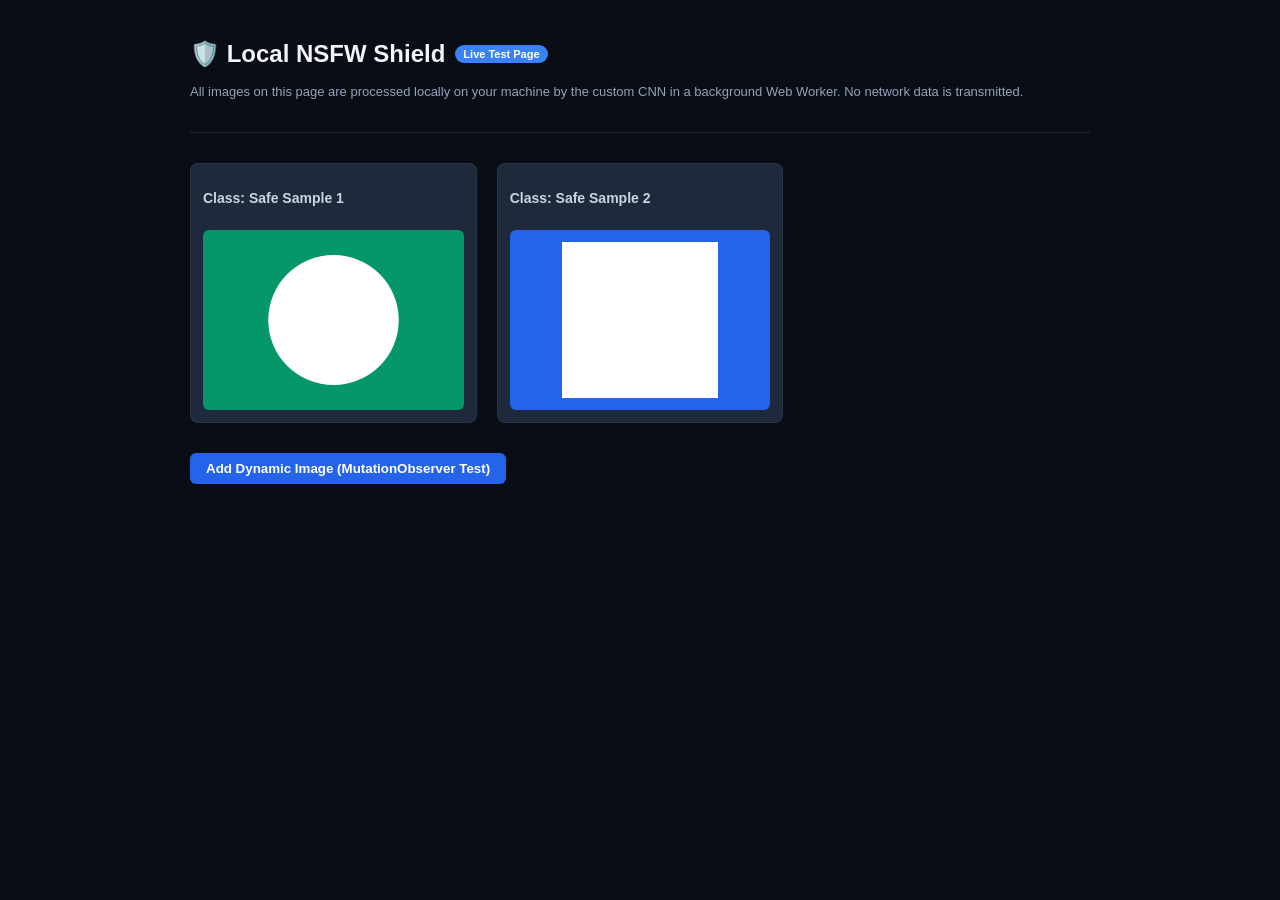
==== extension/test_demo.html @ 53296dce "feat: complete end-to-end custom CNN training, ONNX export, and Chrome extension" ====
<!DOCTYPE html>
<html lang="en">
<head>
  <meta charset="UTF-8">
  <title>Local NSFW Shield — Hackathon Interactive Demo</title>
  <link rel="stylesheet" href="overlay.css">
  <style>
    body {
      font-family: -apple-system, BlinkMacSystemFont, "Segoe UI", Roboto, sans-serif;
      background: #090d16;
      color: #f1f5f9;
      max-width: 900px;
      margin: 40px auto;
      padding: 0 20px;
    }
    header {
      border-bottom: 1px solid rgba(255, 255, 255, 0.1);
      padding-bottom: 20px;
      margin-bottom: 30px;
    }
    h1 {
      font-size: 24px;
      display: flex;
      align-items: center;
      gap: 10px;
    }
    .badge {
      background: #3b82f6;
      color: white;
      font-size: 11px;
      padding: 3px 8px;
      border-radius: 12px;
    }
    .grid {
      display: grid;
      grid-template-columns: repeat(auto-fill, minmax(240px, 1fr));
      gap: 20px;
    }
    .card {
      background: #1e293b;
      border: 1px solid rgba(255, 255, 255, 0.05);
      border-radius: 8px;
      padding: 12px;
      display: flex;
      flex-direction: column;
      gap: 10px;
    }
    .card h3 {
      font-size: 14px;
      color: #cbd5e1;
    }
    img {
      width: 100%;
      height: 180px;
      object-fit: cover;
      border-radius: 6px;
    }
    .actions {
      margin-top: 30px;
      display: flex;
      gap: 12px;
    }
    button {
      background: #2563eb;
      color: white;
      border: none;
      padding: 8px 16px;
      border-radius: 6px;
      cursor: pointer;
      font-weight: 600;
    }
    button:hover {
      background: #1d4ed8;
    }
  </style>
</head>
<body>
  <header>
    <h1>🛡️ Local NSFW Shield <span class="badge">Live Test Page</span></h1>
    <p style="color: #94a3b8; font-size: 13px;">
      All images on this page are processed locally on your machine by the custom CNN in a background Web Worker. No network data is transmitted.
    </p>
  </header>

  <div class="grid" id="image-grid">
    <div class="card">
      <h3>Class: Safe Sample 1</h3>
      <img src="data:image/svg+xml;utf8,<svg xmlns='http://www.w3.org/2000/svg' width='200' height='200' style='background:%23059669;'><circle cx='100' cy='100' r='50' fill='white'/></svg>" alt="Safe circle">
    </div>
    <div class="card">
      <h3>Class: Safe Sample 2</h3>
      <img src="data:image/svg+xml;utf8,<svg xmlns='http://www.w3.org/2000/svg' width='200' height='200' style='background:%232563eb;'><rect x='40' y='40' width='120' height='120' fill='white'/></svg>" alt="Safe square">
    </div>
  </div>

  <div class="actions">
    <button id="add-dynamic-img">Add Dynamic Image (MutationObserver Test)</button>
  </div>

  <script>
    document.getElementById("add-dynamic-img").addEventListener("click", () => {
      const card = document.createElement("div");
      card.className = "card";
      card.innerHTML = `
        <h3>Dynamically Injected Image</h3>
        <img src="data:image/svg+xml;utf8,<svg xmlns='http://www.w3.org/2000/svg' width='200' height='200' style='background:%239333ea;'><circle cx='100' cy='100' r='60' fill='yellow'/></svg>" alt="Dynamic">
      `;
      document.getElementById("image-grid").appendChild(card);
    });
  </script>
</body>
</html>
---- extension/overlay.css ----
/**
 * Local NSFW Shield - DOM Overlay & Blur Styles
 */

.nsfw-shield-blurred {
  filter: blur(26px) brightness(0.8) !important;
  transition: filter 0.25s cubic-bezier(0.4, 0, 0.2, 1) !important;
  user-select: none !important;
  pointer-events: none !important;
}

.nsfw-shield-container {
  position: relative !important;
  overflow: hidden !important;
  display: inline-block !important;
  border-radius: 4px !important;
}

.nsfw-shield-badge {
  position: absolute !important;
  top: 50% !important;
  left: 50% !important;
  transform: translate(-50%, -50%) !important;
  background: rgba(18, 18, 22, 0.88) !important;
  backdrop-filter: blur(8px) !important;
  -webkit-backdrop-filter: blur(8px) !important;
  border: 1px solid rgba(255, 255, 255, 0.15) !important;
  color: #f1f5f9 !important;
  font-family: -apple-system, BlinkMacSystemFont, "Segoe UI", Roboto, sans-serif !important;
  font-size: 12px !important;
  font-weight: 600 !important;
  padding: 6px 12px !important;
  border-radius: 20px !important;
  display: flex !important;
  align-items: center !important;
  gap: 8px !important;
  box-shadow: 0 4px 14px rgba(0, 0, 0, 0.35) !important;
  z-index: 2147483640 !important;
  pointer-events: auto !important;
  white-space: nowrap !important;
}

.nsfw-shield-reveal-btn {
  background: #3b82f6 !important;
  color: #ffffff !important;
  border: none !important;
  padding: 3px 8px !important;
  border-radius: 12px !important;
  font-size: 11px !important;
  font-weight: 600 !important;
  cursor: pointer !important;
  transition: background 0.15s ease !important;
}

.nsfw-shield-reveal-btn:hover {
  background: #2563eb !important;
}
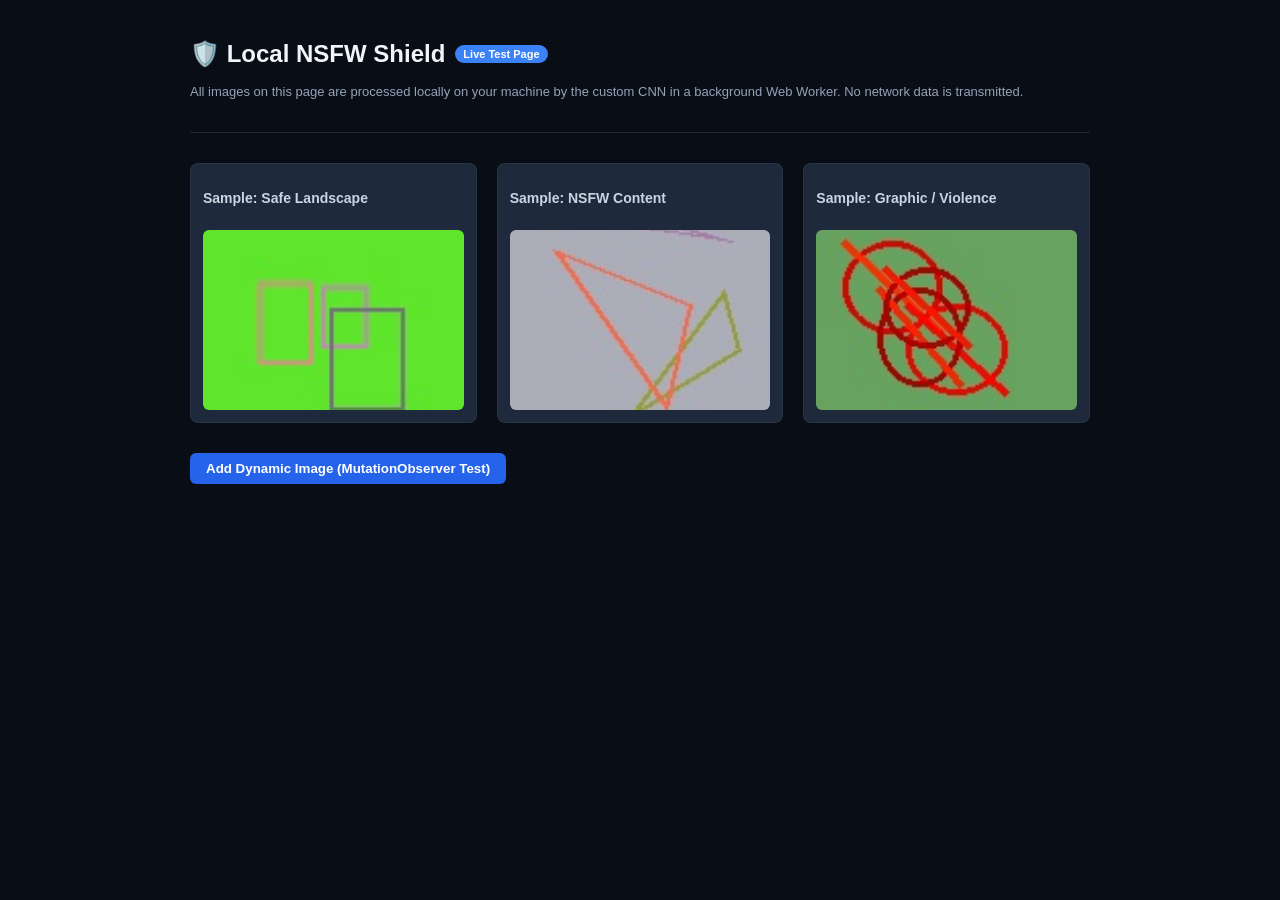
==== commit bb12e5b6: "fix(extension): embed ONNX weights and enhance test_demo with real samples" ====
--- a/extension/test_demo.html
+++ b/extension/test_demo.html
@@ -84,12 +84,16 @@
 
   <div class="grid" id="image-grid">
     <div class="card">
-      <h3>Class: Safe Sample 1</h3>
-      <img src="data:image/svg+xml;utf8,<svg xmlns='http://www.w3.org/2000/svg' width='200' height='200' style='background:%23059669;'><circle cx='100' cy='100' r='50' fill='white'/></svg>" alt="Safe circle">
+      <h3>Sample: Safe Landscape</h3>
+      <img src="demo_images/sample_safe.jpg" alt="Safe Sample">
     </div>
     <div class="card">
-      <h3>Class: Safe Sample 2</h3>
-      <img src="data:image/svg+xml;utf8,<svg xmlns='http://www.w3.org/2000/svg' width='200' height='200' style='background:%232563eb;'><rect x='40' y='40' width='120' height='120' fill='white'/></svg>" alt="Safe square">
+      <h3>Sample: NSFW Content</h3>
+      <img src="demo_images/sample_nsfw.jpg" alt="NSFW Sample">
+    </div>
+    <div class="card">
+      <h3>Sample: Graphic / Violence</h3>
+      <img src="demo_images/sample_graphic.jpg" alt="Graphic Sample">
     </div>
   </div>
 
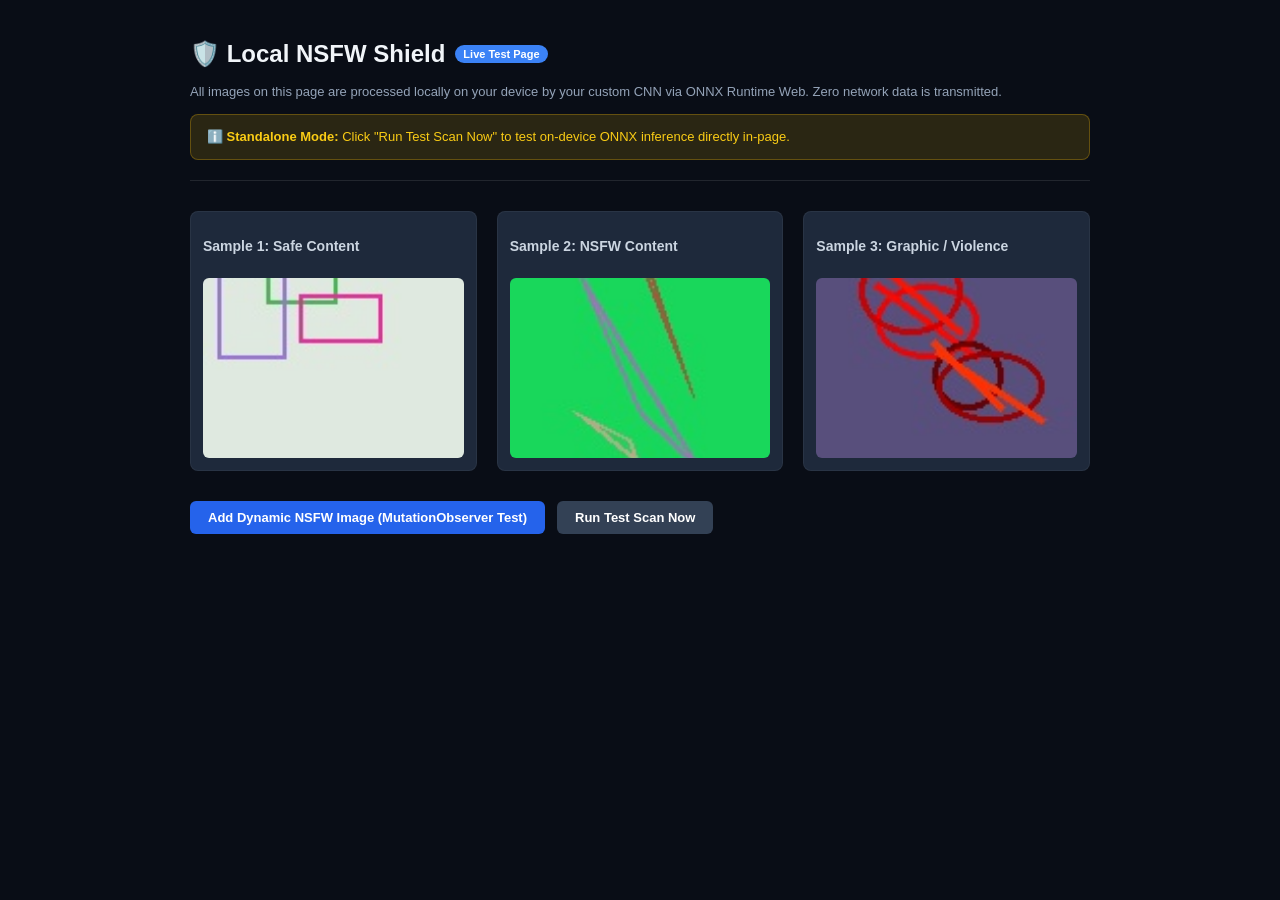
==== commit 04a55703: "fix(extension): direct WASM ONNX inference, self-contained demo test, and export fixes" ====
--- a/extension/test_demo.html
+++ b/extension/test_demo.html
@@ -31,6 +31,23 @@
       padding: 3px 8px;
       border-radius: 12px;
     }
+    #status-banner {
+      margin-top: 15px;
+      padding: 12px 16px;
+      border-radius: 8px;
+      font-size: 13px;
+      line-height: 1.5;
+    }
+    .status-ok {
+      background: rgba(34, 197, 94, 0.15);
+      border: 1px solid rgba(34, 197, 94, 0.3);
+      color: #4ade80;
+    }
+    .status-warn {
+      background: rgba(234, 179, 8, 0.15);
+      border: 1px solid rgba(234, 179, 8, 0.3);
+      color: #facc15;
+    }
     .grid {
       display: grid;
       grid-template-columns: repeat(auto-fill, minmax(240px, 1fr));
@@ -58,19 +75,28 @@
     .actions {
       margin-top: 30px;
       display: flex;
+      flex-wrap: wrap;
       gap: 12px;
     }
     button {
       background: #2563eb;
       color: white;
       border: none;
-      padding: 8px 16px;
+      padding: 9px 18px;
       border-radius: 6px;
       cursor: pointer;
       font-weight: 600;
+      font-size: 13px;
+      transition: background 0.2s;
     }
     button:hover {
       background: #1d4ed8;
+    }
+    button.secondary {
+      background: #334155;
+    }
+    button.secondary:hover {
+      background: #475569;
     }
   </style>
 </head>
@@ -78,39 +104,165 @@
   <header>
     <h1>🛡️ Local NSFW Shield <span class="badge">Live Test Page</span></h1>
     <p style="color: #94a3b8; font-size: 13px;">
-      All images on this page are processed locally on your machine by the custom CNN in a background Web Worker. No network data is transmitted.
+      All images on this page are processed locally on your device by your custom CNN via ONNX Runtime Web. Zero network data is transmitted.
     </p>
+    <div id="status-banner" class="status-warn">
+      Checking extension status...
+    </div>
   </header>
 
   <div class="grid" id="image-grid">
     <div class="card">
-      <h3>Sample: Safe Landscape</h3>
-      <img src="demo_images/sample_safe.jpg" alt="Safe Sample">
+      <h3>Sample 1: Safe Content</h3>
+      <img id="img-safe" src="[data-uri]" alt="Safe Sample">
     </div>
     <div class="card">
-      <h3>Sample: NSFW Content</h3>
-      <img src="demo_images/sample_nsfw.jpg" alt="NSFW Sample">
+      <h3>Sample 2: NSFW Content</h3>
+      <img id="img-nsfw" src="[data-uri]" alt="NSFW Sample">
     </div>
     <div class="card">
-      <h3>Sample: Graphic / Violence</h3>
-      <img src="demo_images/sample_graphic.jpg" alt="Graphic Sample">
+      <h3>Sample 3: Graphic / Violence</h3>
+      <img id="img-graphic" src="[data-uri]" alt="Graphic Sample">
     </div>
   </div>
 
   <div class="actions">
-    <button id="add-dynamic-img">Add Dynamic Image (MutationObserver Test)</button>
+    <button id="add-dynamic-img">Add Dynamic NSFW Image (MutationObserver Test)</button>
+    <button id="run-local-scan" class="secondary">Run Test Scan Now</button>
   </div>
 
+  <script src="ort.min.js"></script>
   <script>
+    const NSFW_B64 = "[data-uri]";
+
+    // 1. Check if Chrome extension content script is injected
+    setTimeout(() => {
+      const banner = document.getElementById("status-banner");
+      const isExtensionActive = document.documentElement.dataset.nsfwShieldActive === "true";
+
+      if (isExtensionActive) {
+        banner.className = "status-ok";
+        banner.innerHTML = "<strong>🟢 Extension Active:</strong> Real-time on-device protection is running directly via your Chrome Extension!";
+      } else if (window.location.protocol === "file:") {
+        banner.className = "status-warn";
+        banner.innerHTML = "<strong>⚠️ Extension not running on file://:</strong> Chrome disables extensions on local files by default.<br>To enable: Go to <code>chrome://extensions</code> ➔ Click <strong>Details</strong> on Local NSFW Shield ➔ Turn <strong>ON</strong> \"Allow access to file URLs\".<br><em>Or you can click \"Run Test Scan Now\" below to test the ONNX model in this tab directly!</em>";
+      } else {
+        banner.className = "status-warn";
+        banner.innerHTML = "<strong>ℹ️ Standalone Mode:</strong> Click \"Run Test Scan Now\" to test on-device ONNX inference directly in-page.";
+      }
+    }, 400);
+
+    // 2. Dynamic image insertion
     document.getElementById("add-dynamic-img").addEventListener("click", () => {
       const card = document.createElement("div");
       card.className = "card";
       card.innerHTML = `
-        <h3>Dynamically Injected Image</h3>
-        <img src="data:image/svg+xml;utf8,<svg xmlns='http://www.w3.org/2000/svg' width='200' height='200' style='background:%239333ea;'><circle cx='100' cy='100' r='60' fill='yellow'/></svg>" alt="Dynamic">
+        <h3>Dynamically Injected Image (NSFW)</h3>
+        <img src="${NSFW_B64}" alt="Dynamic NSFW Sample">
       `;
       document.getElementById("image-grid").appendChild(card);
     });
+
+    // 3. Standalone in-page ONNX scanner (allows immediate testing even without extension permissions)
+    let localSession = null;
+    async function runInPageScan() {
+      const btn = document.getElementById("run-local-scan");
+      btn.textContent = "Loading ONNX model...";
+      btn.disabled = true;
+
+      try {
+        if (!localSession && typeof ort !== "undefined") {
+          if (ort.env && ort.env.wasm) {
+            ort.env.wasm.wasmPaths = "./";
+            ort.env.wasm.numThreads = 1;
+          }
+          const resp = await fetch("models/nsfw_model.onnx");
+          const buffer = await resp.arrayBuffer();
+          localSession = await ort.InferenceSession.create(new Uint8Array(buffer), {
+            executionProviders: ["wasm"]
+          });
+        }
+
+        btn.textContent = "Classifying images...";
+        const imgs = document.querySelectorAll("#image-grid img");
+
+        for (const img of imgs) {
+          if (img.dataset.nsfwProcessed === "true") continue;
+
+          // Preprocess (1, 3, 128, 128)
+          const canvas = document.createElement("canvas");
+          canvas.width = 128;
+          canvas.height = 128;
+          const ctx = canvas.getContext("2d");
+          ctx.drawImage(img, 0, 0, 128, 128);
+          const data = ctx.getImageData(0, 0, 128, 128).data;
+          const planar = new Float32Array(3 * 128 * 128);
+          const mean = [0.485, 0.456, 0.406];
+          const std = [0.229, 0.224, 0.225];
+
+          for (let i = 0; i < 128 * 128; i++) {
+            planar[i] = ((data[i * 4] / 255.0) - mean[0]) / std[0];
+            planar[128 * 128 + i] = ((data[i * 4 + 1] / 255.0) - mean[1]) / std[1];
+            planar[2 * 128 * 128 + i] = ((data[i * 4 + 2] / 255.0) - mean[2]) / std[2];
+          }
+
+          const tensor = new ort.Tensor("float32", planar, [1, 3, 128, 128]);
+          const results = await localSession.run({ [localSession.inputNames[0]]: tensor });
+          const logits = Array.from(results[localSession.outputNames[0]].data);
+          const maxLogit = Math.max(...logits);
+          const exps = logits.map(x => Math.exp(x - maxLogit));
+          const sumExps = exps.reduce((a, b) => a + b, 0);
+          const probs = exps.map(x => x / sumExps);
+
+          const pSafe = probs[0];
+          const pNsfw = probs[1];
+          const pGraphic = probs[2];
+          const pUnsafe = 1.0 - pSafe;
+
+          let topClass = "safe";
+          let conf = pSafe;
+          if (pNsfw > conf) { topClass = "nsfw"; conf = pNsfw; }
+          if (pGraphic > conf) { topClass = "graphic"; conf = pGraphic; }
+
+          if (pUnsafe >= 0.5) {
+            img.dataset.nsfwProcessed = "true";
+            img.classList.add("nsfw-shield-blurred");
+
+            const parent = img.parentElement;
+            const wrapper = document.createElement("div");
+            wrapper.className = "nsfw-shield-container";
+            wrapper.style.position = "relative";
+            wrapper.style.display = "block";
+            parent.insertBefore(wrapper, img);
+            wrapper.appendChild(img);
+
+            const badge = document.createElement("div");
+            badge.className = "nsfw-shield-badge";
+            const pct = Math.round(conf * 100);
+            badge.innerHTML = `<span>⚠️ ${topClass.toUpperCase()} (${pct}%)</span><button class="nsfw-shield-reveal-btn">Reveal</button>`;
+            badge.querySelector(".nsfw-shield-reveal-btn").addEventListener("click", (e) => {
+              e.stopPropagation();
+              img.classList.toggle("nsfw-shield-blurred");
+              const b = badge.querySelector(".nsfw-shield-reveal-btn");
+              b.textContent = img.classList.contains("nsfw-shield-blurred") ? "Reveal" : "Hide";
+            });
+            wrapper.appendChild(badge);
+          }
+        }
+
+        btn.textContent = "Scan Complete";
+      } catch (err) {
+        console.error("Local scan error:", err);
+        btn.textContent = "Scan Failed (Check Console)";
+      } finally {
+        setTimeout(() => {
+          btn.textContent = "Run Test Scan Now";
+          btn.disabled = false;
+        }, 1500);
+      }
+    }
+
+    document.getElementById("run-local-scan").addEventListener("click", runInPageScan);
   </script>
 </body>
 </html>
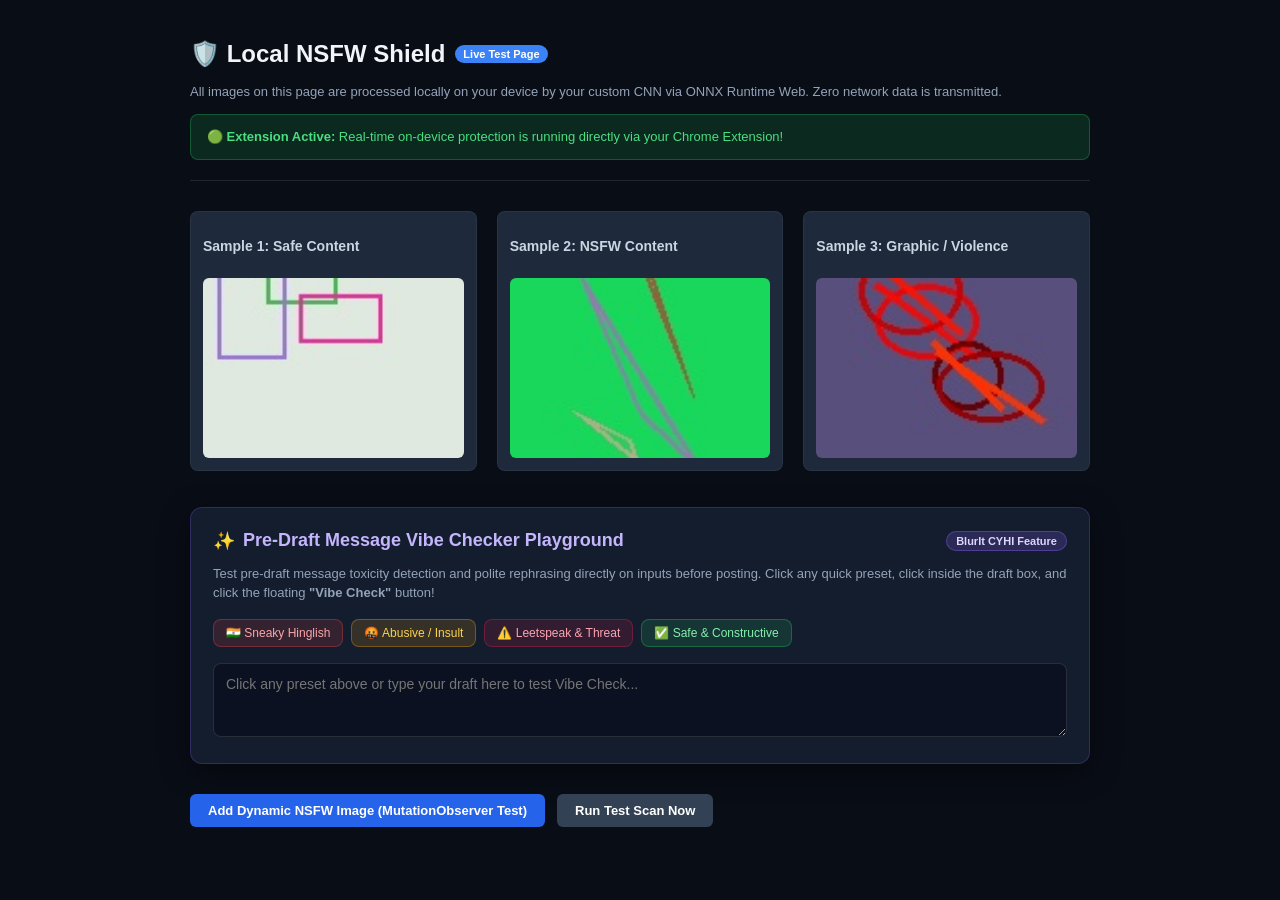
==== commit b239dadc: "feat(extension): add pre-draft message vibe checker and polite detoxifier" ====
--- a/extension/test_demo.html
+++ b/extension/test_demo.html
@@ -126,6 +126,40 @@
     </div>
   </div>
 
+  <!-- Pre-Draft Message Vibe Check Playground -->
+  <div style="margin-top: 36px; background: #131d2e; border: 1px solid rgba(139, 92, 246, 0.25); border-radius: 12px; padding: 22px; box-shadow: 0 8px 30px rgba(0,0,0,0.45);">
+    <div style="display: flex; align-items: center; justify-content: space-between; margin-bottom: 12px;">
+      <h2 style="font-size: 18px; margin: 0; display: flex; align-items: center; gap: 8px; color: #c4b5fd;">
+        <span>✨</span> Pre-Draft Message Vibe Checker Playground
+      </h2>
+      <span style="font-size: 11px; background: rgba(139, 92, 246, 0.2); border: 1px solid rgba(139, 92, 246, 0.4); color: #ddd6fe; padding: 3px 9px; border-radius: 9999px; font-weight: 600;">BlurIt CYHI Feature</span>
+    </div>
+    <p style="font-size: 13px; color: #94a3b8; margin: 0 0 16px 0; line-height: 1.5;">
+      Test pre-draft message toxicity detection and polite rephrasing directly on inputs before posting. Click any quick preset, click inside the draft box, and click the floating <strong>"Vibe Check"</strong> button!
+    </p>
+
+    <!-- Quick Presets -->
+    <div style="display: flex; flex-wrap: wrap; gap: 8px; margin-bottom: 16px;">
+      <button type="button" class="preset-load-btn" data-text="what are you doing bc ?" style="background: rgba(239, 68, 68, 0.15); border: 1px solid rgba(239, 68, 68, 0.35); color: #fca5a5; padding: 6px 12px; border-radius: 8px; font-size: 12px; font-weight: 500; cursor: pointer;">
+        🇮🇳 Sneaky Hinglish
+      </button>
+      <button type="button" class="preset-load-btn" data-text="These idiots have no idea what they are doing." style="background: rgba(245, 158, 11, 0.15); border: 1px solid rgba(245, 158, 11, 0.35); color: #fcd34d; padding: 6px 12px; border-radius: 8px; font-size: 12px; font-weight: 500; cursor: pointer;">
+        🤬 Abusive / Insult
+      </button>
+      <button type="button" class="preset-load-btn" data-text="f*ck off, I will find you and hunt you down." style="background: rgba(225, 29, 72, 0.15); border: 1px solid rgba(225, 29, 72, 0.35); color: #fda4af; padding: 6px 12px; border-radius: 8px; font-size: 12px; font-weight: 500; cursor: pointer;">
+        ⚠️ Leetspeak & Threat
+      </button>
+      <button type="button" class="preset-load-btn" data-text="Hackathons are so much fun and everyone did great work!" style="background: rgba(34, 197, 94, 0.15); border: 1px solid rgba(34, 197, 94, 0.35); color: #86efac; padding: 6px 12px; border-radius: 8px; font-size: 12px; font-weight: 500; cursor: pointer;">
+        ✅ Safe & Constructive
+      </button>
+    </div>
+
+    <!-- Interactive Compose Field -->
+    <div style="position: relative;">
+      <textarea id="demo-draft-box" rows="3" placeholder="Click any preset above or type your draft here to test Vibe Check..." style="width: 100%; box-sizing: border-box; background: #0b1120; border: 1px solid rgba(255, 255, 255, 0.12); border-radius: 8px; padding: 12px; color: #f8fafc; font-family: inherit; font-size: 14px; resize: vertical; outline: none; transition: border-color 0.2s;" onfocus="this.style.borderColor='#8b5cf6'" onblur="this.style.borderColor='rgba(255, 255, 255, 0.12)'"></textarea>
+    </div>
+  </div>
+
   <div class="actions">
     <button id="add-dynamic-img">Add Dynamic NSFW Image (MutationObserver Test)</button>
     <button id="run-local-scan" class="secondary">Run Test Scan Now</button>
@@ -263,6 +297,17 @@
     }
 
     document.getElementById("run-local-scan").addEventListener("click", runInPageScan);
+
+    // Preset click handler for Vibe Check playground
+    document.querySelectorAll(".preset-load-btn").forEach(btn => {
+      btn.addEventListener("click", () => {
+        const box = document.getElementById("demo-draft-box");
+        box.value = btn.dataset.text;
+        box.focus();
+        box.dispatchEvent(new Event("input", { bubbles: true }));
+      });
+    });
   </script>
+  <script src="content.js"></script>
 </body>
 </html>
--- a/extension/overlay.css
+++ b/extension/overlay.css
@@ -1,57 +1,258 @@
 /**
- * Local NSFW Shield - DOM Overlay & Blur Styles
+ * BlurIt - Modern In-Page Overlay & Clean Unblur Styles
  */
 
 .nsfw-shield-blurred {
-  filter: blur(26px) brightness(0.8) !important;
-  transition: filter 0.25s cubic-bezier(0.4, 0, 0.2, 1) !important;
+  filter: blur(28px) brightness(0.85) saturate(0.8) !important;
+  transition: filter 0.3s cubic-bezier(0.4, 0, 0.2, 1) !important;
   user-select: none !important;
-  pointer-events: none !important;
 }
 
 .nsfw-shield-container {
   position: relative !important;
   overflow: hidden !important;
   display: inline-block !important;
-  border-radius: 4px !important;
-}
-
-.nsfw-shield-badge {
+  border-radius: 6px !important;
+}
+
+/* Sleek Frosted Glass Toggle Pill */
+.blur-it-toggle-btn {
   position: absolute !important;
   top: 50% !important;
   left: 50% !important;
   transform: translate(-50%, -50%) !important;
-  background: rgba(18, 18, 22, 0.88) !important;
-  backdrop-filter: blur(8px) !important;
-  -webkit-backdrop-filter: blur(8px) !important;
-  border: 1px solid rgba(255, 255, 255, 0.15) !important;
-  color: #f1f5f9 !important;
-  font-family: -apple-system, BlinkMacSystemFont, "Segoe UI", Roboto, sans-serif !important;
-  font-size: 12px !important;
-  font-weight: 600 !important;
-  padding: 6px 12px !important;
+  background: rgba(15, 23, 42, 0.78) !important;
+  backdrop-filter: blur(16px) saturate(180%) !important;
+  -webkit-backdrop-filter: blur(16px) saturate(180%) !important;
+  border: 1px solid rgba(255, 255, 255, 0.2) !important;
+  color: #f8fafc !important;
+  font-family: -apple-system, BlinkMacSystemFont, "Inter", "Segoe UI", Roboto, sans-serif !important;
+  font-size: 11px !important;
+  font-weight: 500 !important;
+  letter-spacing: 0.02em !important;
+  padding: 6px 14px !important;
   border-radius: 20px !important;
-  display: flex !important;
-  align-items: center !important;
-  gap: 8px !important;
-  box-shadow: 0 4px 14px rgba(0, 0, 0, 0.35) !important;
+  display: inline-flex !important;
+  align-items: center !important;
+  gap: 6px !important;
+  box-shadow: 0 4px 16px rgba(0, 0, 0, 0.35), 0 0 0 1px rgba(255, 255, 255, 0.05) inset !important;
+  cursor: pointer !important;
   z-index: 2147483640 !important;
   pointer-events: auto !important;
   white-space: nowrap !important;
-}
-
-.nsfw-shield-reveal-btn {
-  background: #3b82f6 !important;
+  transition: all 0.2s cubic-bezier(0.4, 0, 0.2, 1) !important;
+}
+
+.blur-it-toggle-btn:hover {
+  background: rgba(15, 23, 42, 0.92) !important;
+  border-color: rgba(255, 255, 255, 0.35) !important;
+  transform: translate(-50%, -50%) scale(1.05) !important;
+  box-shadow: 0 6px 20px rgba(0, 0, 0, 0.45) !important;
+}
+
+.blur-it-toggle-btn:active {
+  transform: translate(-50%, -50%) scale(0.96) !important;
+}
+
+.blur-it-icon {
+  opacity: 0.9 !important;
+  stroke: currentColor !important;
+}
+
+/* When image is unblurred (revealed), tuck the toggle cleanly into the top corner */
+.blur-it-toggle-btn.blur-it-revealed {
+  top: 10px !important;
+  left: auto !important;
+  right: 10px !important;
+  transform: none !important;
+  padding: 4px 10px !important;
+  font-size: 10px !important;
+  background: rgba(15, 23, 42, 0.5) !important;
+  opacity: 0.45 !important;
+}
+
+.blur-it-toggle-btn.blur-it-revealed:hover {
+  opacity: 1 !important;
+  background: rgba(15, 23, 42, 0.85) !important;
+  transform: scale(1.03) !important;
+}
+
+/* ========================================================
+   Pre-Draft Message Vibe Checker Styles (BlurIt / CYHI)
+   ======================================================== */
+
+#blur-it-vibe-btn {
+  position: fixed !important;
+  bottom: 24px !important;
+  right: 24px !important;
+  display: inline-flex !important;
+  align-items: center !important;
+  gap: 8px !important;
+  background: linear-gradient(135deg, rgba(99, 102, 241, 0.95), rgba(139, 92, 246, 0.95)) !important;
+  backdrop-filter: blur(12px) !important;
+  -webkit-backdrop-filter: blur(12px) !important;
+  color: #ffffff !important;
+  border: 1px solid rgba(255, 255, 255, 0.25) !important;
+  border-radius: 9999px !important;
+  padding: 10px 18px !important;
+  font-family: -apple-system, BlinkMacSystemFont, "Inter", "Segoe UI", Roboto, sans-serif !important;
+  font-size: 13px !important;
+  font-weight: 600 !important;
+  letter-spacing: 0.01em !important;
+  cursor: pointer !important;
+  z-index: 2147483645 !important;
+  box-shadow: 0 8px 24px rgba(99, 102, 241, 0.4), 0 2px 6px rgba(0, 0, 0, 0.2) !important;
+  transition: all 0.25s cubic-bezier(0.4, 0, 0.2, 1) !important;
+  user-select: none !important;
+}
+
+#blur-it-vibe-btn:hover {
+  transform: translateY(-2px) scale(1.03) !important;
+  box-shadow: 0 12px 30px rgba(139, 92, 246, 0.55), 0 4px 10px rgba(0, 0, 0, 0.3) !important;
+  background: linear-gradient(135deg, rgba(129, 140, 248, 1), rgba(167, 139, 250, 1)) !important;
+}
+
+#blur-it-vibe-btn:active {
+  transform: translateY(0) scale(0.97) !important;
+}
+
+#blur-it-vibe-btn.blur-it-checking {
+  opacity: 0.85 !important;
+  pointer-events: none !important;
+}
+
+#blur-it-vibe-btn.blur-it-hidden {
+  display: none !important;
+}
+
+/* Tooltip / Suggestion Popover */
+#blur-it-vibe-tooltip {
+  position: absolute !important;
+  width: 340px !important;
+  max-width: calc(100vw - 32px) !important;
+  background: rgba(15, 23, 42, 0.96) !important;
+  backdrop-filter: blur(24px) saturate(180%) !important;
+  -webkit-backdrop-filter: blur(24px) saturate(180%) !important;
+  border: 1px solid rgba(255, 255, 255, 0.15) !important;
+  border-left: 4px solid #8b5cf6 !important;
+  border-radius: 12px !important;
+  padding: 16px !important;
+  z-index: 2147483647 !important;
+  box-shadow: 0 20px 40px rgba(0, 0, 0, 0.65), 0 0 0 1px rgba(255, 255, 255, 0.05) inset !important;
+  font-family: -apple-system, BlinkMacSystemFont, "Inter", "Segoe UI", Roboto, sans-serif !important;
+  color: #f8fafc !important;
+  display: none;
+  animation: blurItFadeIn 0.2s cubic-bezier(0.16, 1, 0.3, 1) !important;
+}
+
+@keyframes blurItFadeIn {
+  from { opacity: 0; transform: translateY(6px); }
+  to { opacity: 1; transform: translateY(0); }
+}
+
+.blur-it-vibe-header {
+  display: flex !important;
+  align-items: center !important;
+  justify-content: space-between !important;
+  margin-bottom: 10px !important;
+}
+
+.blur-it-vibe-title {
+  display: flex !important;
+  align-items: center !important;
+  gap: 6px !important;
+  font-size: 13px !important;
+  font-weight: 700 !important;
+  color: #c4b5fd !important;
+  letter-spacing: 0.01em !important;
+}
+
+.blur-it-vibe-badge {
+  font-size: 10px !important;
+  padding: 2px 7px !important;
+  background: rgba(239, 68, 68, 0.2) !important;
+  border: 1px solid rgba(239, 68, 68, 0.4) !important;
+  color: #fca5a5 !important;
+  border-radius: 9999px !important;
+  font-weight: 600 !important;
+}
+
+.blur-it-vibe-body {
+  font-size: 12px !important;
+  line-height: 1.5 !important;
+  color: #cbd5e1 !important;
+  margin-bottom: 12px !important;
+}
+
+.blur-it-vibe-suggestion {
+  background: rgba(30, 41, 59, 0.8) !important;
+  border: 1px solid rgba(255, 255, 255, 0.08) !important;
+  border-radius: 8px !important;
+  padding: 10px 12px !important;
+  color: #f1f5f9 !important;
+  font-size: 13px !important;
+  font-style: italic !important;
+  margin-top: 6px !important;
+  word-break: break-word !important;
+}
+
+.blur-it-vibe-actions {
+  display: flex !important;
+  align-items: center !important;
+  gap: 8px !important;
+}
+
+.blur-it-btn-accept {
+  background: linear-gradient(135deg, #6366f1, #8b5cf6) !important;
   color: #ffffff !important;
   border: none !important;
-  padding: 3px 8px !important;
-  border-radius: 12px !important;
-  font-size: 11px !important;
-  font-weight: 600 !important;
-  cursor: pointer !important;
-  transition: background 0.15s ease !important;
-}
-
-.nsfw-shield-reveal-btn:hover {
-  background: #2563eb !important;
-}
+  padding: 7px 14px !important;
+  border-radius: 8px !important;
+  font-size: 12px !important;
+  font-weight: 600 !important;
+  cursor: pointer !important;
+  transition: all 0.2s ease !important;
+  box-shadow: 0 2px 8px rgba(99, 102, 241, 0.35) !important;
+}
+
+.blur-it-btn-accept:hover {
+  background: linear-gradient(135deg, #4f46e5, #7c3aed) !important;
+  transform: translateY(-1px) !important;
+}
+
+.blur-it-btn-ignore {
+  background: rgba(255, 255, 255, 0.06) !important;
+  color: #94a3b8 !important;
+  border: 1px solid rgba(255, 255, 255, 0.1) !important;
+  padding: 7px 14px !important;
+  border-radius: 8px !important;
+  font-size: 12px !important;
+  font-weight: 500 !important;
+  cursor: pointer !important;
+  transition: all 0.2s ease !important;
+}
+
+.blur-it-btn-ignore:hover {
+  background: rgba(255, 255, 255, 0.12) !important;
+  color: #f8fafc !important;
+}
+
+.blur-it-toast {
+  position: fixed !important;
+  bottom: 80px !important;
+  right: 24px !important;
+  background: rgba(15, 23, 42, 0.95) !important;
+  backdrop-filter: blur(16px) !important;
+  border: 1px solid rgba(34, 197, 94, 0.4) !important;
+  color: #4ade80 !important;
+  padding: 10px 16px !important;
+  border-radius: 10px !important;
+  font-size: 12px !important;
+  font-weight: 600 !important;
+  display: flex !important;
+  align-items: center !important;
+  gap: 8px !important;
+  z-index: 2147483647 !important;
+  box-shadow: 0 10px 25px rgba(0, 0, 0, 0.4) !important;
+  animation: blurItFadeIn 0.25s ease !important;
+}
